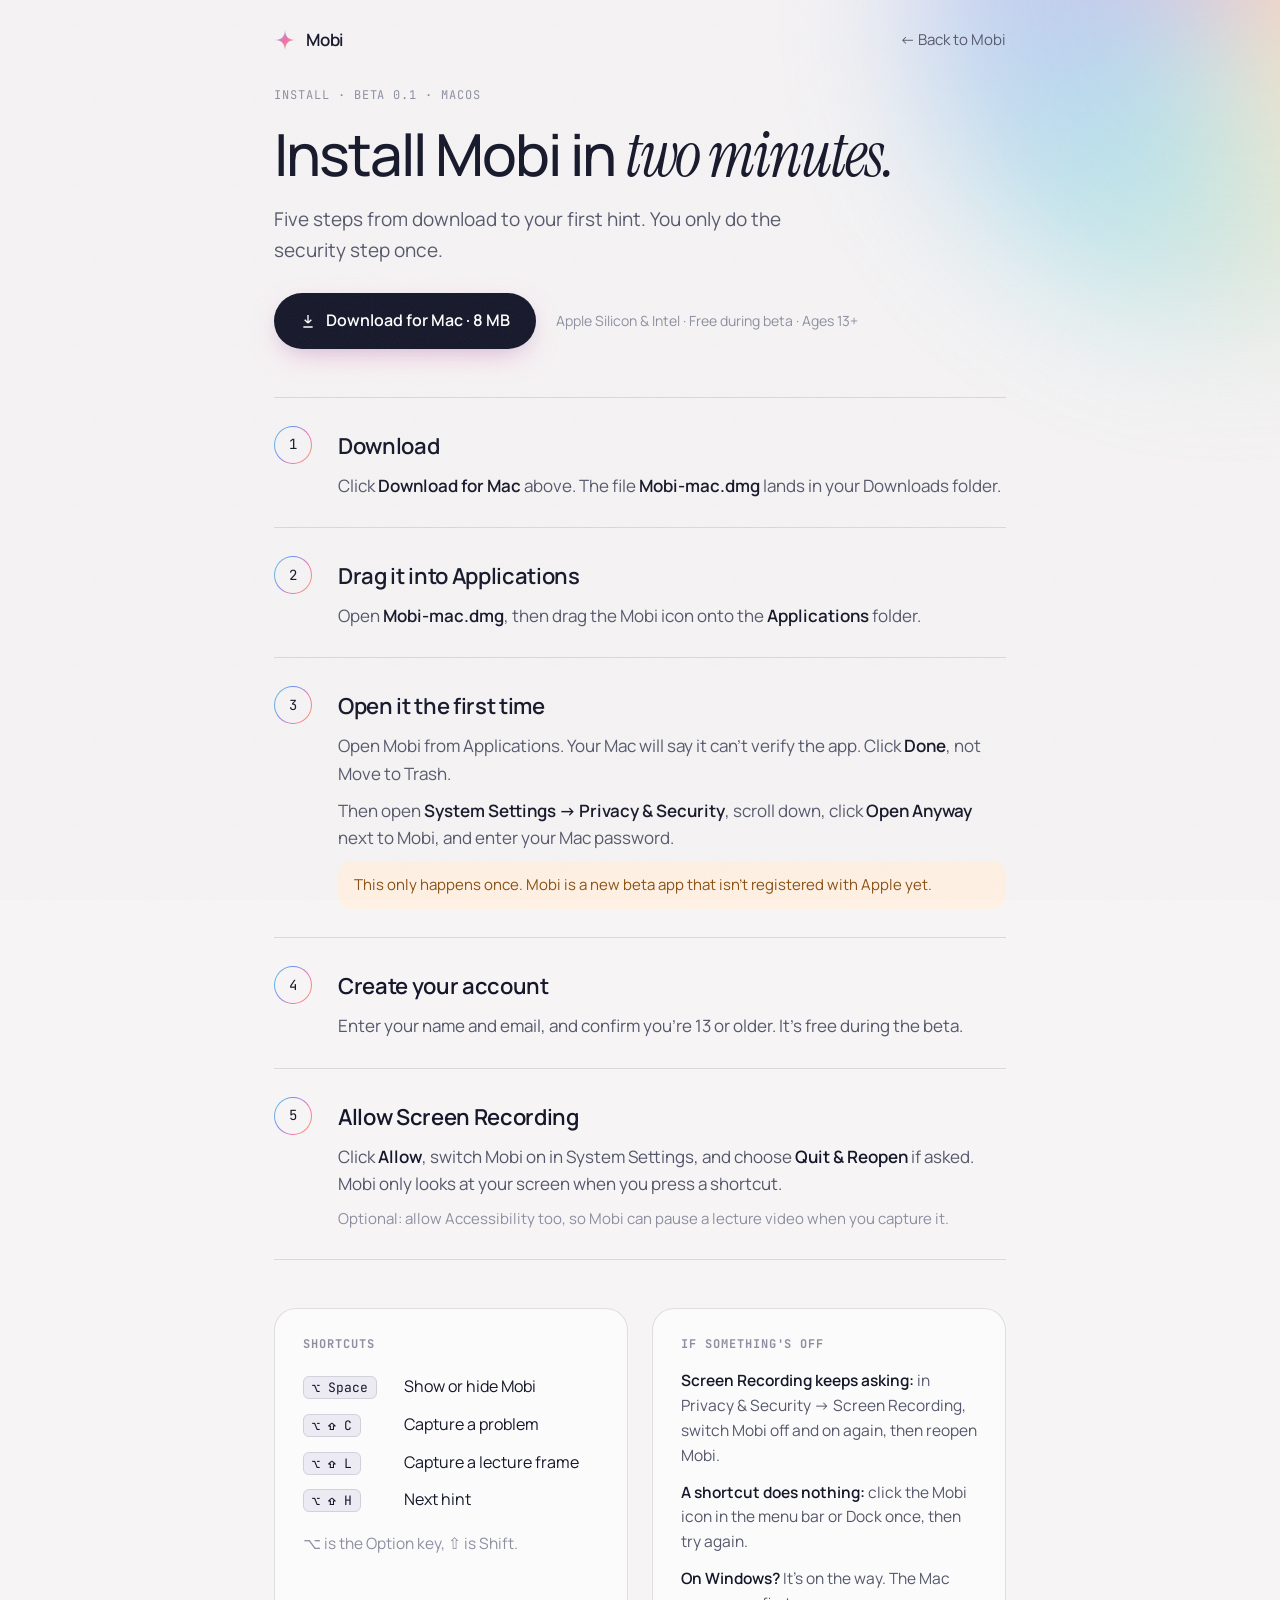
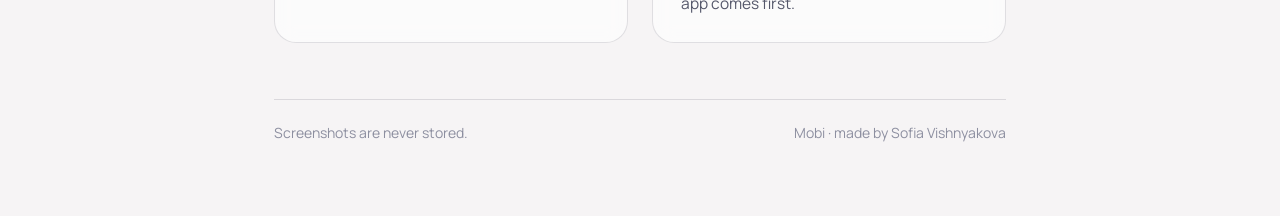
==== install.html @ 57463821 "Install instructions page, linked next to every download button New install.html walks through downl" ====
<!doctype html>
<html lang="en">
<head>
  <meta charset="utf-8" />
  <meta name="viewport" content="width=device-width, initial-scale=1" />
  <title>Install Mobi</title>
  <meta name="description" content="How to download and install Mobi on your Mac: open the app the first time, allow Screen Recording, and learn the shortcuts." />
  <link rel="icon" href="favicon.svg" type="image/svg+xml" />
  <link rel="preconnect" href="https://fonts.googleapis.com" />
  <link rel="preconnect" href="https://fonts.gstatic.com" crossorigin />
  <link href="https://fonts.googleapis.com/css2?family=Manrope:wght@400;500;600;700&family=Instrument+Serif:ital@0;1&family=JetBrains+Mono:wght@400;500&display=swap" rel="stylesheet" />
  <style>
    :root {
      --bg: #f6f4f5; --ink: #15172a; --ink-soft: #55586b; --ink-faint: #8d8fa0;
      --line: rgba(21, 23, 42, 0.12); --line-strong: rgba(21, 23, 42, 0.28);
      --teal: #57d2df; --blue: #6f8ff0; --pink: #ef6fae; --orange: #ffa45c; --sun: #ffd98f;
      --accent: #b0306c; --card: rgba(255, 255, 255, 0.6); --key: #ecebf3;
      --note: #fff1e4; --note-ink: #8a4f10;
      --sans: "Manrope", system-ui, -apple-system, sans-serif;
      --serif: "Instrument Serif", Georgia, serif;
      --mono: "JetBrains Mono", ui-monospace, Menlo, monospace;
    }
    * { box-sizing: border-box; }
    [hidden] { display: none !important; }
    body {
      margin: 0; background: var(--bg); color: var(--ink); font-family: var(--sans);
      font-size: 17px; line-height: 1.6; -webkit-font-smoothing: antialiased; overflow-x: hidden;
    }
    body::before {
      content: ""; position: fixed; width: 620px; height: 620px; border-radius: 50%; right: -260px; top: -300px;
      background: conic-gradient(from 210deg, var(--teal), var(--blue), var(--pink), var(--orange), var(--sun), var(--teal));
      filter: blur(70px); opacity: 0.4; z-index: -1;
    }
    body::after {
      content: ""; position: fixed; inset: 0; pointer-events: none; opacity: 0.06; z-index: 50;
      background-image: url("data:image/svg+xml;utf8,<svg xmlns='http://www.w3.org/2000/svg' width='160' height='160'><filter id='n'><feTurbulence type='fractalNoise' baseFrequency='0.9' numOctaves='2' stitchTiles='stitch'/></filter><rect width='100%' height='100%' filter='url(%23n)'/></svg>");
    }
    a { color: inherit; }
    .wrap { max-width: 780px; margin: 0 auto; padding: 0 24px 72px; }
    nav { display: flex; align-items: center; justify-content: space-between; padding: 26px 0; }
    .brand { display: flex; align-items: center; gap: 10px; font-weight: 600; text-decoration: none; letter-spacing: -0.01em; }
    .brand svg { width: 22px; height: 22px; }
    .back { font-size: 15px; color: var(--ink-soft); text-decoration: none; }
    .back:hover { color: var(--ink); }
    .mono { font-family: var(--mono); font-size: 12px; letter-spacing: 0.08em; text-transform: uppercase; color: var(--ink-faint); }
    h1 { font-size: clamp(38px, 6vw, 58px); font-weight: 500; letter-spacing: -0.035em; line-height: 1.05; margin: 16px 0 16px; text-wrap: balance; }
    h1 em { font-family: var(--serif); font-weight: 400; font-size: 1.08em; }
    .lede { color: var(--ink-soft); font-size: 19px; margin: 0 0 28px; max-width: 560px; }
    .cta { display: flex; flex-wrap: wrap; gap: 14px 20px; align-items: center; margin-bottom: 8px; }
    .btn {
      display: inline-flex; align-items: center; gap: 10px; text-decoration: none; color: #fff; background: var(--ink);
      padding: 15px 26px; border-radius: 999px; font-weight: 600; font-size: 16px; transition: transform 0.2s ease;
      box-shadow: 0 10px 30px -10px rgba(239, 111, 174, 0.55), 0 6px 20px -12px rgba(87, 210, 223, 0.6);
    }
    .btn:hover { transform: translateY(-2px); }
    .reqs { font-size: 14px; color: var(--ink-faint); }

    ol.steps { list-style: none; margin: 48px 0 0; padding: 0; counter-reset: s; border-top: 1px solid var(--line); }
    ol.steps > li { counter-increment: s; display: grid; grid-template-columns: 52px 1fr; gap: 12px; padding: 28px 0; border-bottom: 1px solid var(--line); }
    ol.steps > li::before {
      content: counter(s); width: 36px; height: 36px; border-radius: 50%; display: grid; place-items: center;
      font-family: var(--mono); font-size: 14px; border: 1px solid transparent;
      background: linear-gradient(var(--bg), var(--bg)) padding-box, linear-gradient(120deg, var(--teal), var(--blue), var(--pink), var(--orange)) border-box;
    }
    .step { min-width: 0; }
    h2 { font-size: 22px; font-weight: 600; letter-spacing: -0.015em; margin: 3px 0 8px; }
    .step p { margin: 0 0 10px; color: var(--ink-soft); }
    .step p:last-child { margin-bottom: 0; }
    .step strong { color: var(--ink); font-weight: 600; }
    .note { background: var(--note); color: var(--note-ink) !important; border-radius: 14px; padding: 12px 16px; font-size: 15px; }
    .opt { font-size: 15px; color: var(--ink-faint) !important; }

    .extra { display: grid; grid-template-columns: 1fr 1fr; gap: 24px; margin-top: 48px; }
    .panel { background: var(--card); border: 1px solid var(--line); border-radius: 22px; padding: 26px 28px; backdrop-filter: blur(10px); min-width: 0; }
    .panel h3 { margin: 0 0 14px; }
    table { border-collapse: collapse; width: 100%; font-size: 16px; }
    td { padding: 6px 0; vertical-align: top; }
    td:first-child { padding-right: 16px; white-space: nowrap; }
    kbd { font-family: var(--mono); font-size: 13px; background: var(--key); border: 1px solid var(--line); border-radius: 6px; padding: 2px 8px; }
    .panel p { margin: 0 0 12px; font-size: 15.5px; color: var(--ink-soft); }
    .panel p:last-child { margin-bottom: 0; }
    .panel b { color: var(--ink); font-weight: 600; }
    footer { margin-top: 56px; padding-top: 22px; border-top: 1px solid var(--line); display: flex; flex-wrap: wrap; justify-content: space-between; gap: 8px 24px; font-size: 14px; color: var(--ink-faint); }
    a:focus-visible { outline: 2px solid var(--accent); outline-offset: 3px; border-radius: 6px; }
    @media (max-width: 640px) {
      .extra { grid-template-columns: 1fr; }
      ol.steps > li { grid-template-columns: 44px 1fr; }
    }
  </style>
</head>
<body>
  <div class="wrap">
    <nav>
      <a class="brand" href="./">
        <svg viewBox="0 0 24 24" aria-hidden="true">
          <defs><linearGradient id="g" x1="0" y1="0" x2="1" y2="1"><stop offset="0" stop-color="#57d2df"/><stop offset=".5" stop-color="#ef6fae"/><stop offset="1" stop-color="#ffa45c"/></linearGradient></defs>
          <path d="M12 1 C12.6 8.6 15.4 11.4 23 12 C15.4 12.6 12.6 15.4 12 23 C11.4 15.4 8.6 12.6 1 12 C8.6 11.4 11.4 8.6 12 1Z" fill="url(#g)"/>
        </svg>
        Mobi
      </a>
      <a class="back" href="./">← Back to Mobi</a>
    </nav>

    <main>
      <span class="mono">Install · Beta 0.1 · macOS</span>
      <h1>Install Mobi in <em>two minutes.</em></h1>
      <p class="lede">Five steps from download to your first hint. You only do the security step once.</p>
      <div class="cta">
        <a class="btn" href="https://github.com/sofiavishnyakova/mobi-site/releases/latest/download/Mobi-mac.dmg">
          <svg width="16" height="16" viewBox="0 0 24 24" fill="none" stroke="currentColor" stroke-width="2" aria-hidden="true"><path d="M12 3v12m0 0l-5-5m5 5l5-5M5 21h14"/></svg>
          Download for Mac · 8 MB
        </a>
        <span class="reqs">Apple Silicon &amp; Intel · Free during beta · Ages 13+</span>
      </div>

      <ol class="steps">
        <li><div class="step">
          <h2>Download</h2>
          <p>Click <strong>Download for Mac</strong> above. The file <strong>Mobi-mac.dmg</strong> lands in your Downloads folder.</p>
        </div></li>
        <li><div class="step">
          <h2>Drag it into Applications</h2>
          <p>Open <strong>Mobi-mac.dmg</strong>, then drag the Mobi icon onto the <strong>Applications</strong> folder.</p>
        </div></li>
        <li><div class="step">
          <h2>Open it the first time</h2>
          <p>Open Mobi from Applications. Your Mac will say it can't verify the app. Click <strong>Done</strong>, not Move to Trash.</p>
          <p>Then open <strong>System Settings → Privacy &amp; Security</strong>, scroll down, click <strong>Open Anyway</strong> next to Mobi, and enter your Mac password.</p>
          <p class="note">This only happens once. Mobi is a new beta app that isn't registered with Apple yet.</p>
        </div></li>
        <li><div class="step">
          <h2>Create your account</h2>
          <p>Enter your name and email, and confirm you're 13 or older. It's free during the beta.</p>
        </div></li>
        <li><div class="step">
          <h2>Allow Screen Recording</h2>
          <p>Click <strong>Allow</strong>, switch Mobi on in System Settings, and choose <strong>Quit &amp; Reopen</strong> if asked. Mobi only looks at your screen when you press a shortcut.</p>
          <p class="opt">Optional: allow Accessibility too, so Mobi can pause a lecture video when you capture it.</p>
        </div></li>
      </ol>

      <div class="extra">
        <section class="panel">
          <h3 class="mono">Shortcuts</h3>
          <table>
            <tr><td><kbd>⌥ Space</kbd></td><td>Show or hide Mobi</td></tr>
            <tr><td><kbd>⌥ ⇧ C</kbd></td><td>Capture a problem</td></tr>
            <tr><td><kbd>⌥ ⇧ L</kbd></td><td>Capture a lecture frame</td></tr>
            <tr><td><kbd>⌥ ⇧ H</kbd></td><td>Next hint</td></tr>
          </table>
          <p class="opt" style="margin-top:12px">⌥ is the Option key, ⇧ is Shift.</p>
        </section>
        <section class="panel">
          <h3 class="mono">If something's off</h3>
          <p><b>Screen Recording keeps asking:</b> in Privacy &amp; Security → Screen Recording, switch Mobi off and on again, then reopen Mobi.</p>
          <p><b>A shortcut does nothing:</b> click the Mobi icon in the menu bar or Dock once, then try again.</p>
          <p><b>On Windows?</b> It's on the way. The Mac app comes first.</p>
        </section>
      </div>
    </main>

    <footer>
      <span>Screenshots are never stored.</span>
      <span>Mobi · made by Sofia Vishnyakova</span>
    </footer>
  </div>
</body>
</html>
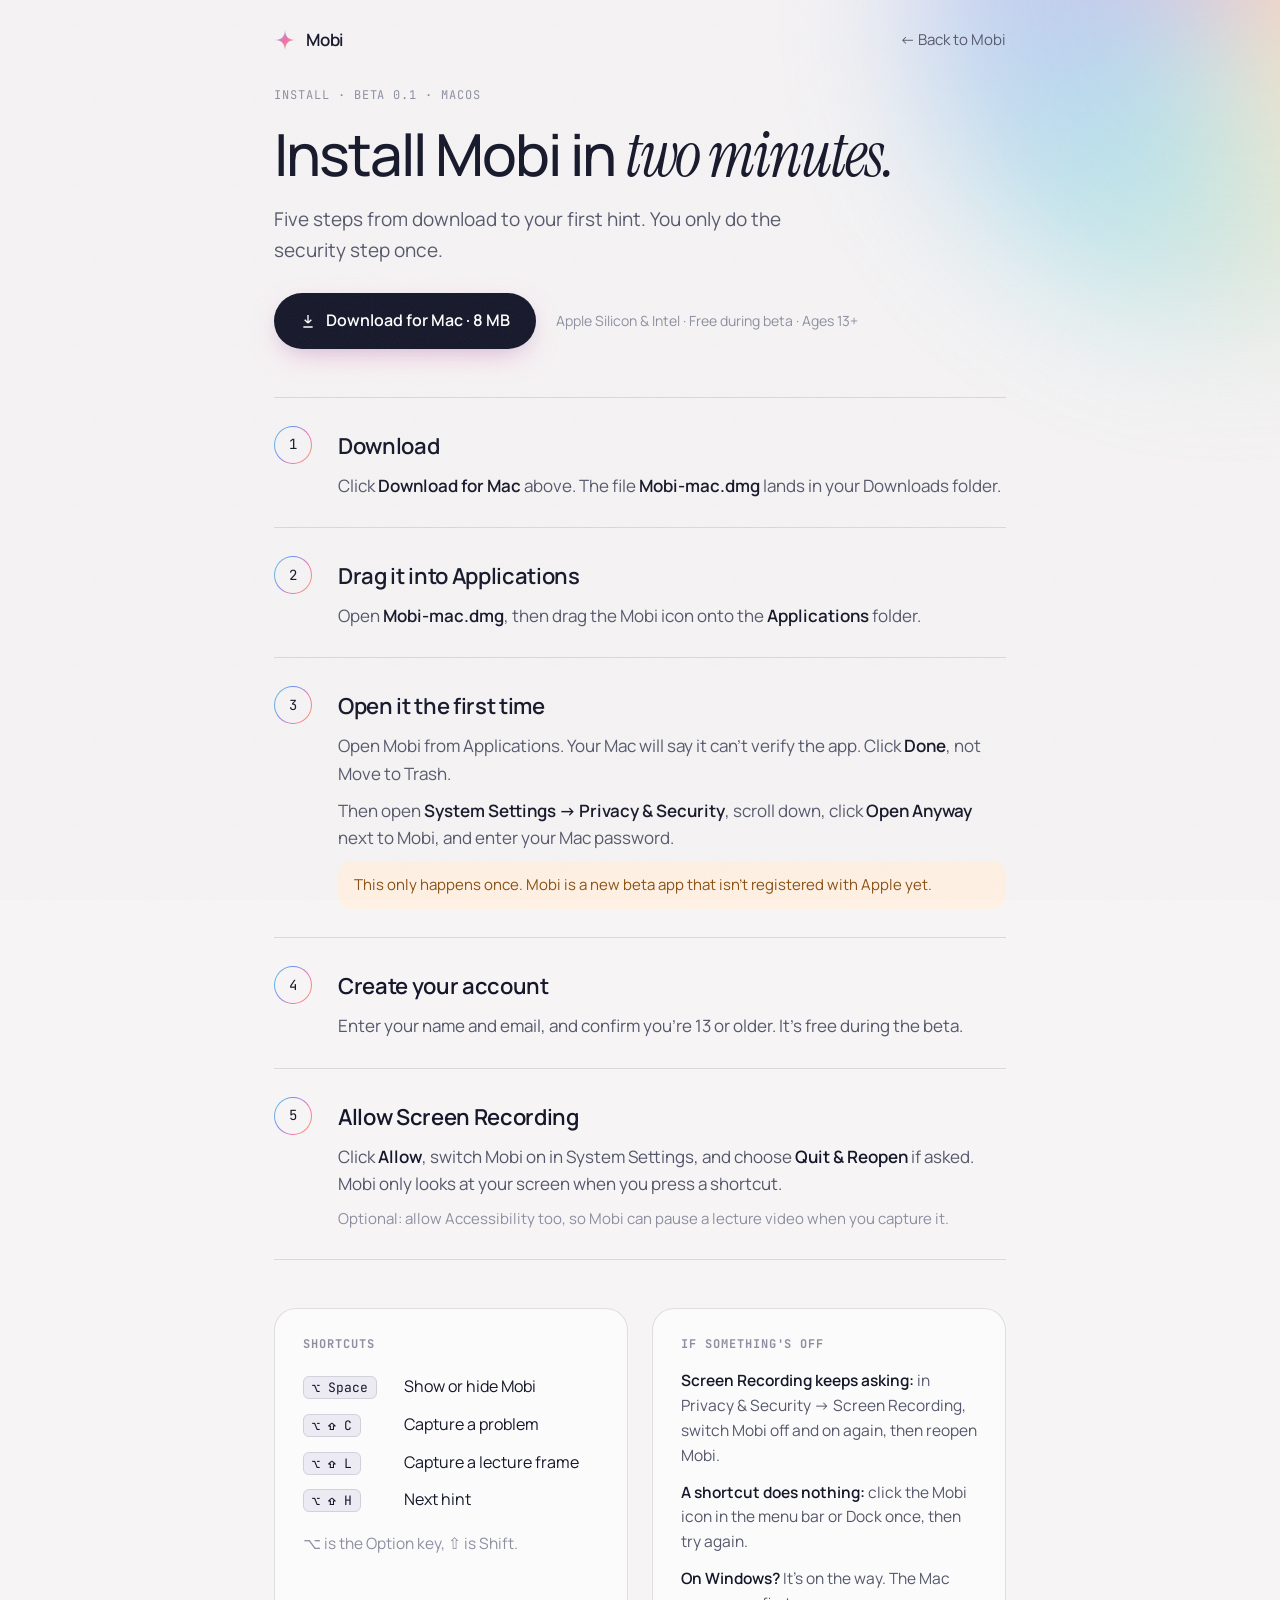
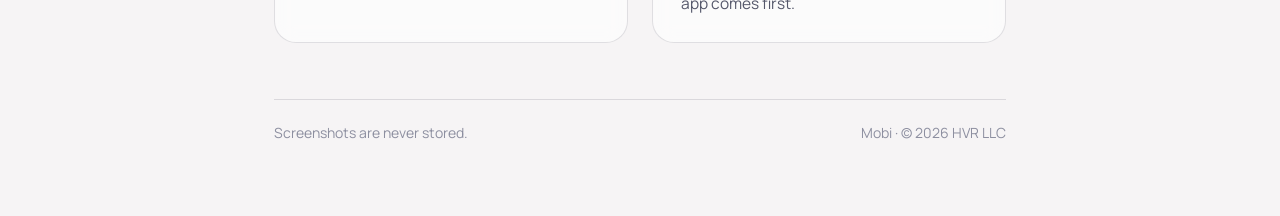
==== commit 9382033b: "Footer on every page: © 2026 HVR LLC, and no personal name on the site Mobi is now owned by HVR LLC." ====
--- a/install.html
+++ b/install.html
@@ -161,7 +161,7 @@
 
     <footer>
       <span>Screenshots are never stored.</span>
-      <span>Mobi · made by Sofia Vishnyakova</span>
+      <span>Mobi · © 2026 HVR LLC</span>
     </footer>
   </div>
 </body>
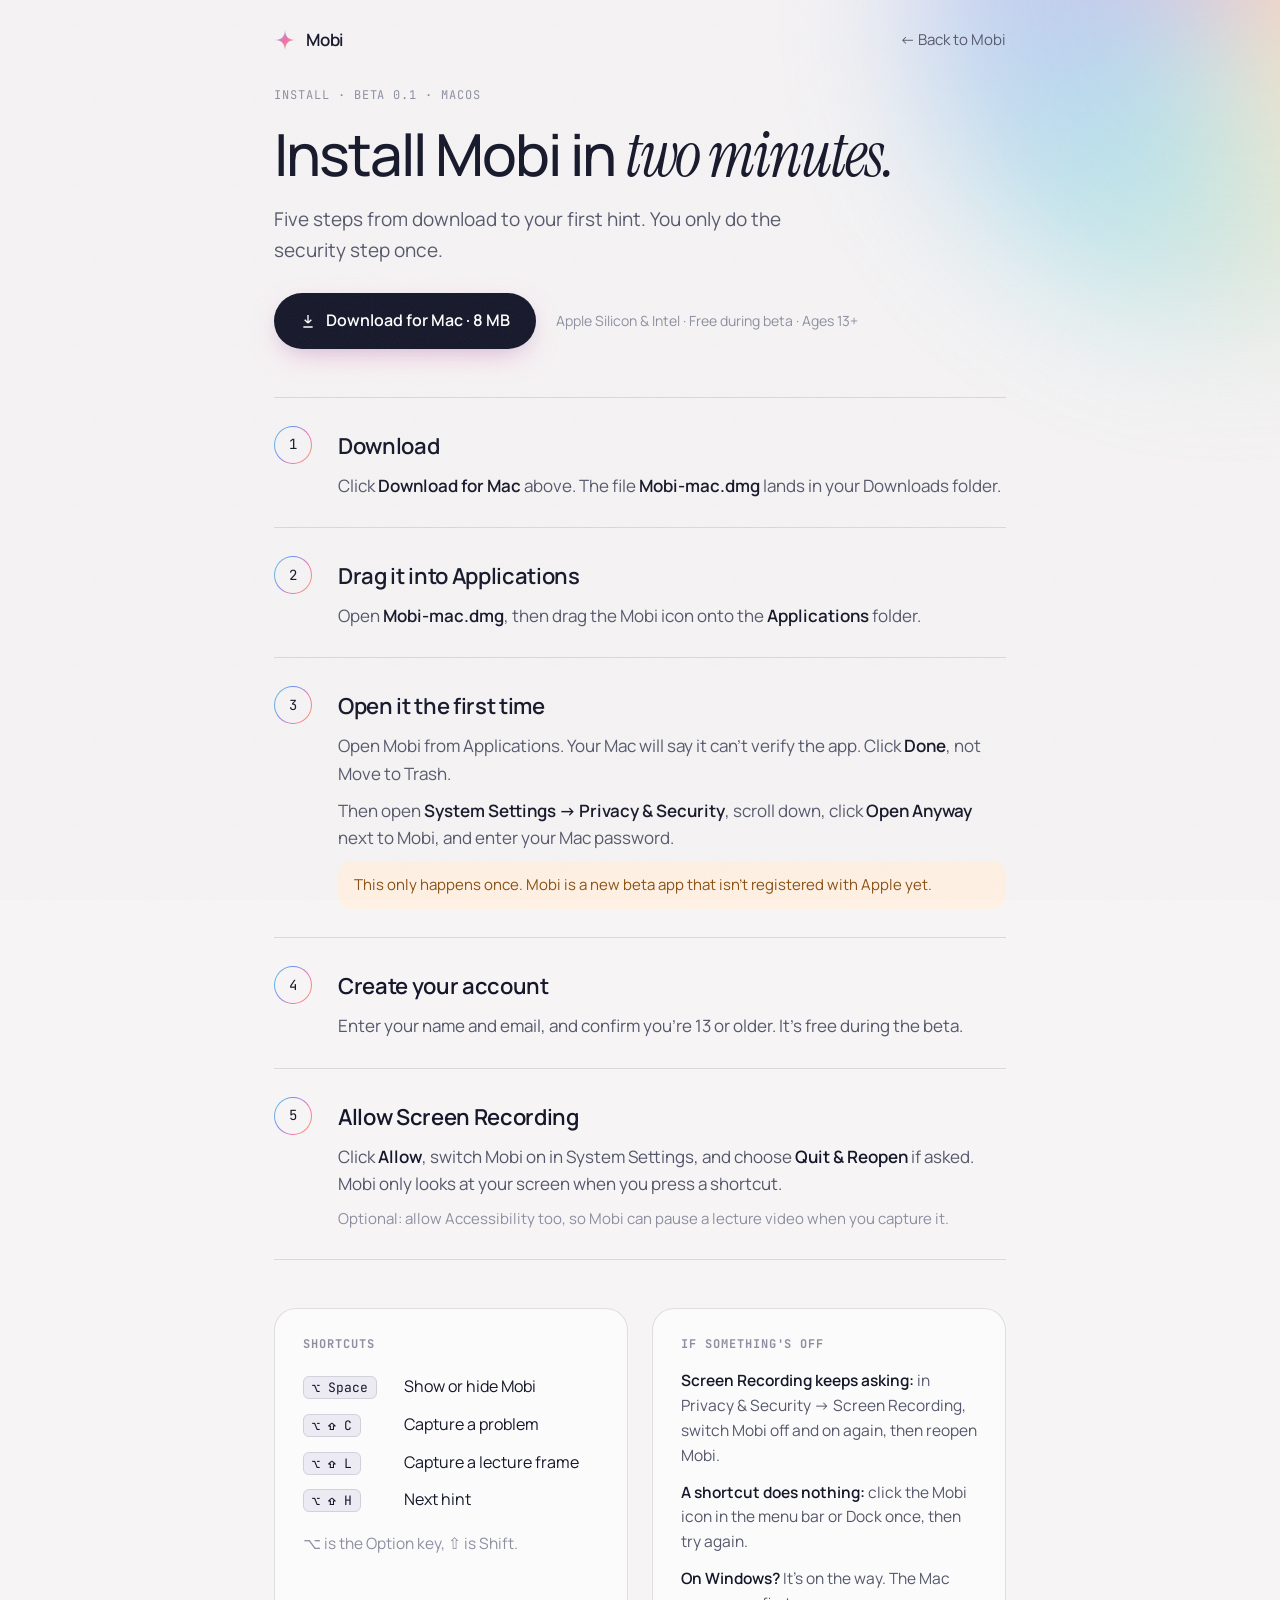
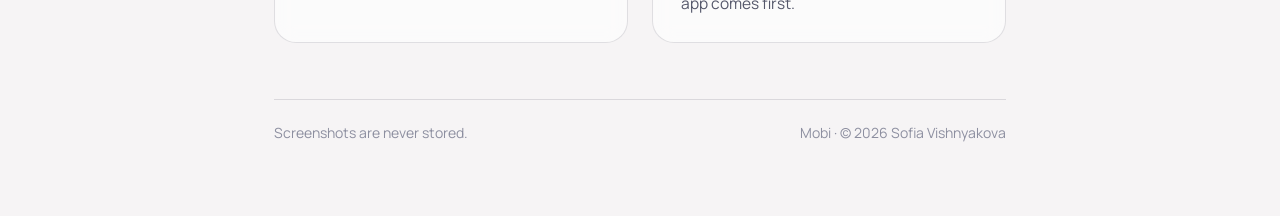
==== commit b8c3cba4: "Footer: © 2026 Sofia Vishnyakova instead of HVR LLC Co-Authored-By: Claude Opus 5.5 <noreply@anthrop" ====
--- a/install.html
+++ b/install.html
@@ -161,7 +161,7 @@
 
     <footer>
       <span>Screenshots are never stored.</span>
-      <span>Mobi · © 2026 HVR LLC</span>
+      <span>Mobi · © 2026 Sofia Vishnyakova</span>
     </footer>
   </div>
 </body>
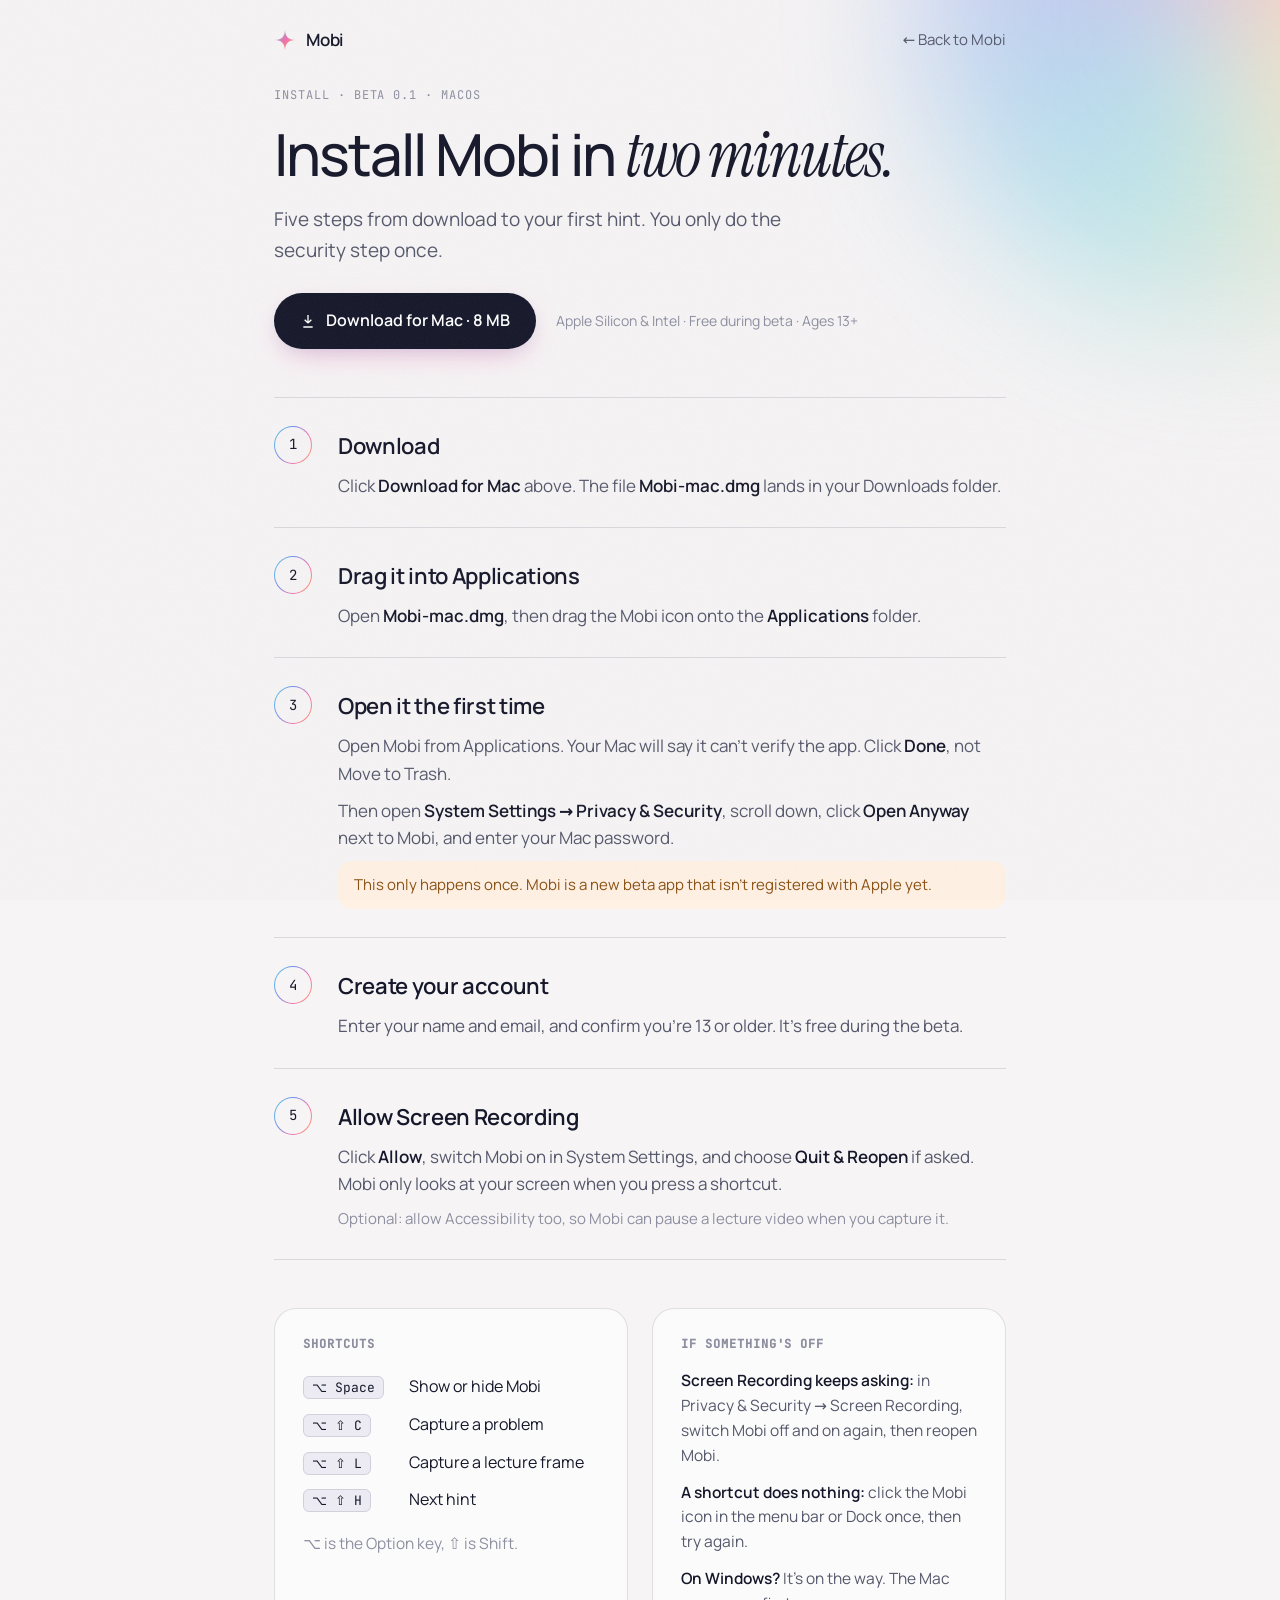
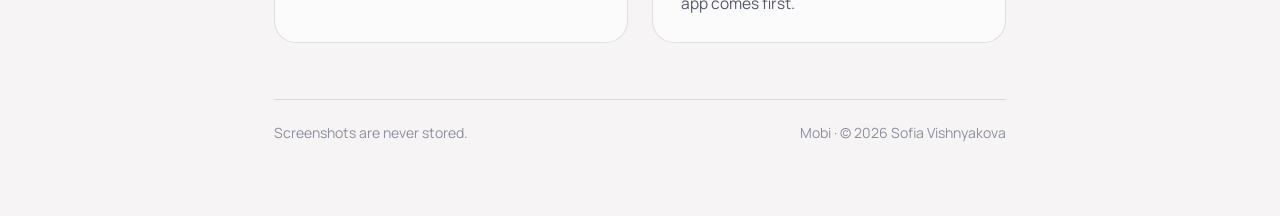
==== commit 7ebd9c57: "Serve fonts from the site itself; ask for 13+ on the waitlist and contact forms Every page loaded it" ====
--- a/install.html
+++ b/install.html
@@ -6,9 +6,7 @@
   <title>Install Mobi</title>
   <meta name="description" content="How to download and install Mobi on your Mac: open the app the first time, allow Screen Recording, and learn the shortcuts." />
   <link rel="icon" href="favicon.svg" type="image/svg+xml" />
-  <link rel="preconnect" href="https://fonts.googleapis.com" />
-  <link rel="preconnect" href="https://fonts.gstatic.com" crossorigin />
-  <link href="https://fonts.googleapis.com/css2?family=Manrope:wght@400;500;600;700&family=Instrument+Serif:ital@0;1&family=JetBrains+Mono:wght@400;500&display=swap" rel="stylesheet" />
+  <link rel="stylesheet" href="assets/fonts/fonts.css" />
   <style>
     :root {
       --bg: #f6f4f5; --ink: #15172a; --ink-soft: #55586b; --ink-faint: #8d8fa0;
--- a/assets/fonts/fonts.css
+++ b/assets/fonts/fonts.css
@@ -0,0 +1,9 @@
+/* Mobi's fonts, served from mobitutor.online itself: no request goes to Google when a page loads. */
+@font-face { font-family: "Manrope"; font-style: normal; font-weight: 400; font-display: swap; src: url("manrope-latin-400-normal.woff2") format("woff2"); }
+@font-face { font-family: "Manrope"; font-style: normal; font-weight: 500; font-display: swap; src: url("manrope-latin-500-normal.woff2") format("woff2"); }
+@font-face { font-family: "Manrope"; font-style: normal; font-weight: 600; font-display: swap; src: url("manrope-latin-600-normal.woff2") format("woff2"); }
+@font-face { font-family: "Manrope"; font-style: normal; font-weight: 700; font-display: swap; src: url("manrope-latin-700-normal.woff2") format("woff2"); }
+@font-face { font-family: "Instrument Serif"; font-style: normal; font-weight: 400; font-display: swap; src: url("instrument-serif-latin-400-normal.woff2") format("woff2"); }
+@font-face { font-family: "Instrument Serif"; font-style: italic; font-weight: 400; font-display: swap; src: url("instrument-serif-latin-400-italic.woff2") format("woff2"); }
+@font-face { font-family: "JetBrains Mono"; font-style: normal; font-weight: 400; font-display: swap; src: url("jetbrains-mono-latin-400-normal.woff2") format("woff2"); }
+@font-face { font-family: "JetBrains Mono"; font-style: normal; font-weight: 500; font-display: swap; src: url("jetbrains-mono-latin-500-normal.woff2") format("woff2"); }
